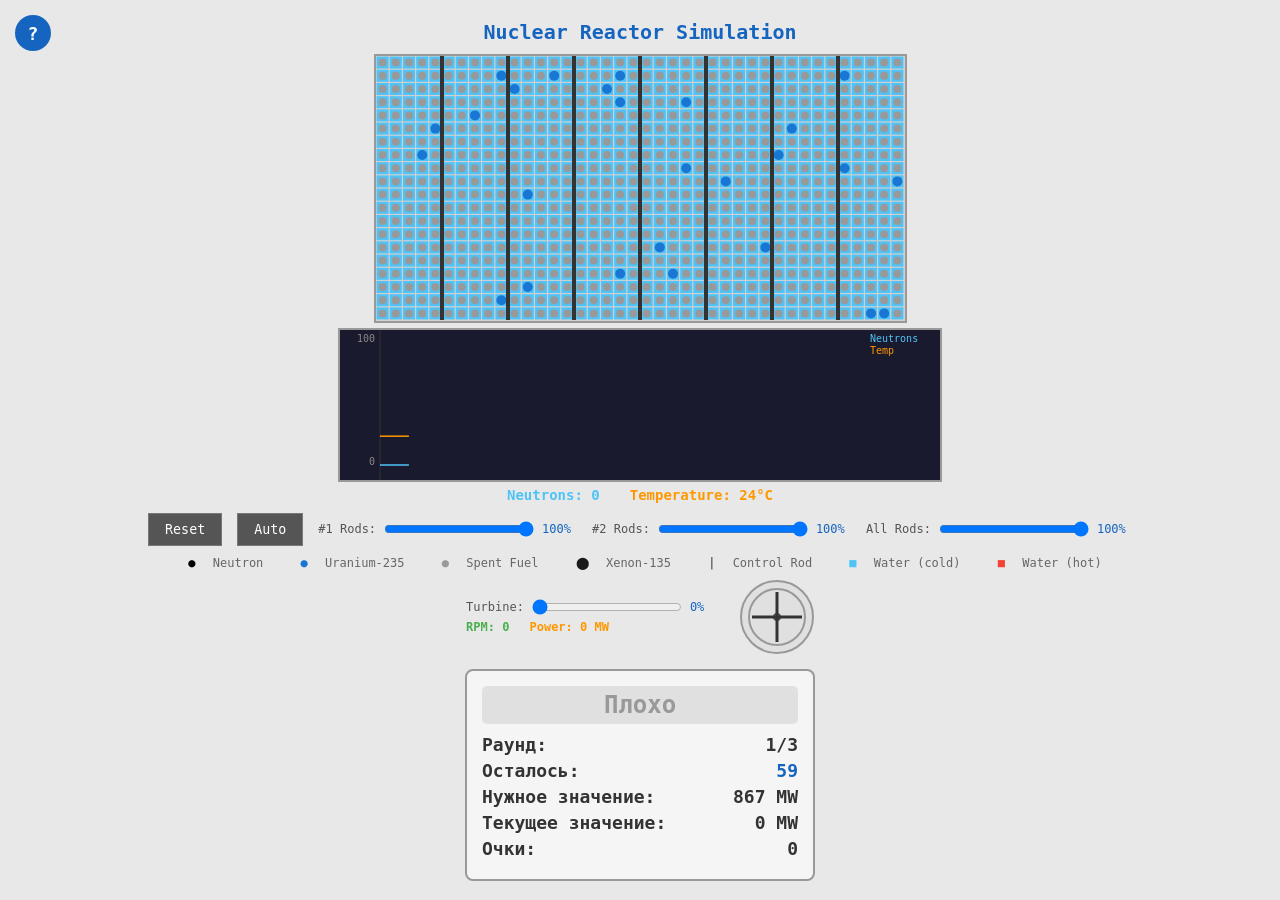
==== nuclear/index.html @ 17f9cf6a "final" ====
<!DOCTYPE html>
<html lang="ru">
<head>
  <meta charset="UTF-8">
  <meta name="viewport" content="width=device-width, initial-scale=1.0">
  <title>Nuclear Reactor Simulation</title>
  <link rel="stylesheet" href="style.css">
</head>
<body>
  <button id="helpToggle" class="help-toggle">?</button>
  <div id="helpPanel" class="help-panel hidden">
    <div class="help-header">
      <h3>Как играть</h3>
      <button id="helpClose" class="help-close">&times;</button>
    </div>
    <div class="help-content">
      <p><b>Цель:</b> Поддерживай мощность турбины вблизи нужного значения из регламента.</p>

      <p><b>Стержни:</b></p>
      <ul>
        <li><b>#1 Rods</b> — управляет чётными стержнями (2, 4, 6...)</li>
        <li><b>#2 Rods</b> — управляет нечётными стержнями (1, 3, 5...)</li>
        <li><b>All Rods</b> — управляет всеми стержнями</li>
        <li><b>Auto</b> — автоматическое управление по температуре</li>
      </ul>
      <p>Стержни поглощают нейтроны и замедляют деление урана.</p>

      <p><b>Турбина:</b></p>
      <ul>
        <li>Преобразует тепло реактора в электричество (МВт)</li>
        <li>Чем выше обороты — тем больше охлаждение</li>
        <li>Работает от 30°C, максимум при 100°C</li>
      </ul>

      <p><b>Ксенон-135:</b></p>
      <ul>
        <li>Появляется из отработанного топлива</li>
        <li>Поглощает нейтроны (тормозит реакцию)</li>
        <li>Распадается через 20 сек</li>
      </ul>

      <p><b>Опасность:</b></p>
      <ul>
        <li><span style="color:#FF9800">⚠️ 180°C</span> — предупреждение</li>
        <li><span style="color:#D32F2F">☢ 200°C</span> — авария! Стержни не работают</li>
      </ul>

      <p><b>Очки:</b></p>
      <ul>
        <li>3 раунда по 60 сек</li>
        <li>Идеально (&lt;5%): 20 очков/сек</li>
        <li>Хорошо (5-15%): 1-10 очков/сек</li>
        <li>Плохо (&gt;15%): 0 очков</li>
      </ul>
    </div>
  </div>
  <h1>Nuclear Reactor Simulation</h1>
  <div id="warning" class="warning hidden"></div>
  <canvas id="reactor"></canvas>
  <canvas id="graph" width="600" height="150"></canvas>
  <div class="stats">
    <span id="neutronCount">Neutrons: 0</span>
    <span id="avgTemp">Temperature: 0°C</span>
  </div>
  <div class="controls">
    <button id="reset">Reset</button>
    <button id="autoBtn">Auto</button>
    <div class="rod-control">
      <label>#1 Rods:</label>
      <input type="range" id="rodSliderEven" min="0" max="100" value="0">
      <span class="rod-value" id="rodValueEven">0%</span>
    </div>
    <div class="rod-control">
      <label>#2 Rods:</label>
      <input type="range" id="rodSliderOdd" min="0" max="100" value="100">
      <span class="rod-value" id="rodValueOdd">100%</span>
    </div>
    <div class="rod-control">
      <label>All Rods:</label>
      <input type="range" id="rodSliderAll" min="0" max="100" value="100">
      <span class="rod-value" id="rodValueAll">100%</span>
    </div>
  </div>
  <div class="legend">
    <span><span style="color:#000;">●</span> Neutron</span>
    <span><span style="color:#1976D2;">●</span> Uranium-235</span>
    <span><span style="color:#999;">●</span> Spent Fuel</span>
    <span><span style="color:#1a1a1a;">⬤</span> Xenon-135</span>
    <span><span style="color:#333;">|</span> Control Rod</span>
    <span><span style="color:#4FC3F7;">■</span> Water (cold)</span>
    <span><span style="color:#F44336;">■</span> Water (hot)</span>
  </div>
  <div class="turbine-section">
    <div class="turbine-controls">
      <div class="rod-control">
        <label>Turbine:</label>
        <input type="range" id="turbineSlider" min="0" max="100" value="0">
        <span class="rod-value" id="turbineValue">0%</span>
      </div>
      <div class="turbine-stats">
        <span id="turbineRPM">RPM: 0</span>
        <span id="turbinePower">Power: 0 MW</span>
      </div>
    </div>
    <canvas id="fanCanvas" width="70" height="70"></canvas>
  </div>
  <div id="scorePanel" class="score-panel">
    <div id="scoreStatus" class="score-status bad">Ожидание</div>
    <div class="score-row">
      <span class="score-label">Раунд:</span>
      <span id="roundDisplay" class="score-value">1/3</span>
    </div>
    <div class="score-row">
      <span class="score-label">Осталось:</span>
      <span id="roundTimerDisplay" class="score-value timer">60</span>
    </div>
    <div class="score-row">
      <span class="score-label">Нужное значение:</span>
      <span id="targetValue" class="score-value">800 MW</span>
    </div>
    <div class="score-row">
      <span class="score-label">Текущее значение:</span>
      <span id="currentPowerDisplay" class="score-value">0 MW</span>
    </div>
    <div class="score-row">
      <span class="score-label">Очки:</span>
      <span id="scoreDisplay" class="score-value">0</span>
    </div>
  </div>
  <div id="gameOverModal" class="modal hidden">
    <div class="modal-content">
      <h2>Игра окончена!</h2>
      <div class="final-score">Очки: <span id="finalScore">0</span></div>
      <div class="modal-buttons">
        <button id="btnContinue">Продолжить</button>
        <button id="btnFinish">Закончить</button>
      </div>
    </div>
  </div>
  <script src="config.js"></script>
  <script src="main.js"></script>
</body>
</html>
---- nuclear/style.css ----
* { margin: 0; padding: 0; box-sizing: border-box; }

body {
  background: #e8e8e8;
  display: flex;
  flex-direction: column;
  align-items: center;
  justify-content: center;
  min-height: 100vh;
  font-family: monospace;
  color: #333;
  position: relative;
}

.help-toggle {
  position: fixed;
  top: 15px;
  left: 15px;
  width: 36px;
  height: 36px;
  border-radius: 50%;
  background: #1565c0;
  color: white;
  border: none;
  font-size: 18px;
  font-weight: bold;
  cursor: pointer;
  z-index: 300;
  display: flex;
  align-items: center;
  justify-content: center;
}

.help-toggle:hover { background: #1976D2; }

.help-panel {
  position: fixed;
  top: 0;
  left: 0;
  width: 340px;
  height: 100vh;
  background: #f5f5f5;
  border-right: 2px solid #999;
  z-index: 250;
  overflow-y: auto;
  padding: 15px;
  font-size: 13px;
  line-height: 1.5;
}

.help-panel.hidden { display: none; }

.help-header {
  display: flex;
  justify-content: space-between;
  align-items: center;
  margin-bottom: 10px;
  border-bottom: 1px solid #ccc;
  padding-bottom: 8px;
}

.help-header h3 {
  color: #1565c0;
}

.help-close {
  background: none;
  border: none;
  font-size: 24px;
  cursor: pointer;
  color: #555;
  padding: 0 5px;
}

.help-close:hover { color: #000; }

.help-content p {
  margin-bottom: 8px;
}

.help-content ul {
  margin: 0 0 8px 15px;
}

.help-content li {
  margin-bottom: 3px;
}

h1 {
  margin-bottom: 10px;
  font-size: 20px;
  color: #1565c0;
}

canvas {
  border: 2px solid #999;
  background: #d0d0d0;
}

#graph {
  background: #1a1a2e;
  margin-top: 5px;
}

.stats {
  margin-top: 5px;
  display: flex;
  gap: 30px;
  font-size: 14px;
  font-weight: bold;
  color: #333;
}

#neutronCount {
  color: #4FC3F7;
}

#avgTemp {
  color: #FF9800;
}

.controls {
  margin-top: 10px;
  display: flex;
  gap: 15px;
  align-items: center;
}

button {
  padding: 8px 16px;
  background: #555;
  color: #fff;
  border: 1px solid #777;
  cursor: pointer;
  font-family: monospace;
}

button:hover { background: #777; }

button.active {
  background: #1565c0;
  color: #fff;
  border-color: #1565c0;
}

.rod-control {
  display: flex;
  align-items: center;
  gap: 8px;
}

.rod-control label {
  font-size: 12px;
  color: #555;
}

input[type="range"] {
  width: 150px;
  cursor: pointer;
}

.rod-value {
  font-size: 12px;
  color: #1565c0;
  min-width: 35px;
}

.legend {
  margin-top: 10px;
  font-size: 12px;
  color: #666;
}

.legend span {
  margin: 0 10px;
}

.turbine-section {
  margin-top: 10px;
  display: flex;
  align-items: center;
  gap: 15px;
}

.turbine-controls {
  display: flex;
  flex-direction: column;
  gap: 5px;
}

.turbine-stats {
  display: flex;
  gap: 20px;
  font-size: 12px;
  font-weight: bold;
}

#turbineRPM {
  color: #4CAF50;
}

#turbinePower {
  color: #FF9800;
}

#fanCanvas {
  border: 2px solid #999;
  border-radius: 50%;
  background: #e0e0e0;
}

.score-panel {
  margin-top: 15px;
  padding: 15px;
  border: 2px solid #999;
  border-radius: 8px;
  background: #f5f5f5;
  font-size: 18px;
  font-weight: bold;
  min-width: 350px;
}

.score-panel.hidden {
  display: none;
}

.score-status {
  font-size: 24px;
  text-align: center;
  margin-bottom: 10px;
  padding: 5px;
  border-radius: 5px;
}

.score-status.perfect {
  color: #4CAF50;
  animation: blinkGreen 0.5s infinite;
}

.score-status.good {
  color: #8BC34A;
  background: #F1F8E9;
}

.score-status.bad {
  color: #999;
  background: #E0E0E0;
}

.score-row {
  display: flex;
  justify-content: space-between;
  margin: 5px 0;
}

.timer {
  color: #1565c0;
}

@keyframes blinkGreen {
  0%, 100% { opacity: 1; background: #E8F5E9; }
  50% { opacity: 0.6; background: #C8E6C9; }
}

.modal {
  position: fixed;
  top: 0;
  left: 0;
  width: 100%;
  height: 100%;
  background: rgba(0, 0, 0, 0.7);
  display: flex;
  justify-content: center;
  align-items: center;
  z-index: 200;
}

.modal.hidden {
  display: none;
}

.modal-content {
  background: white;
  padding: 30px;
  border-radius: 10px;
  text-align: center;
  min-width: 300px;
}

.modal-content h2 {
  margin-bottom: 20px;
  color: #333;
}

.final-score {
  font-size: 36px;
  color: #FF9800;
  margin-bottom: 30px;
}

.modal-buttons {
  display: flex;
  gap: 15px;
  justify-content: center;
}

.modal-buttons button {
  padding: 12px 24px;
  font-size: 16px;
  cursor: pointer;
  border-radius: 5px;
}

.warning {
  font-size: 24px;
  font-weight: bold;
  margin-bottom: 10px;
  padding: 8px 20px;
  border-radius: 5px;
  position: fixed;
  top: 50px;
  left: 50%;
  transform: translateX(-50%);
  z-index: 100;
}

.warning.hidden {
  display: none;
}

.warning.danger {
  color: #FF9800;
  background: #FFF3E0;
  border: 2px solid #FF9800;
}

.warning.accident {
  color: #D32F2F;
  background: #FFEBEE;
  border: 2px solid #D32F2F;
  animation: blink 0.5s infinite;
}

@keyframes blink {
  0%, 100% { opacity: 1; }
  50% { opacity: 0.3; }
}
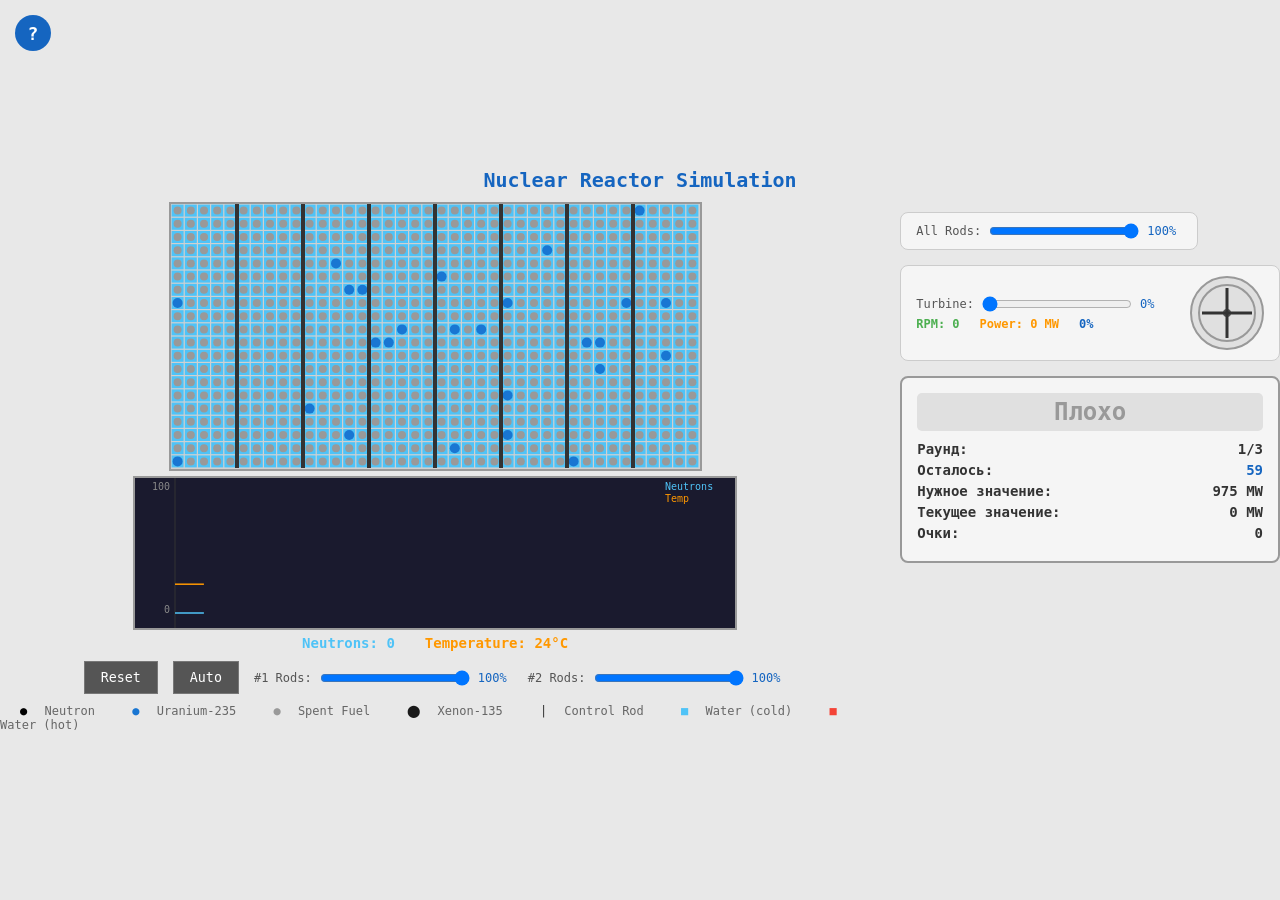
==== commit 9f49f2c3: "Обновлен" ====
--- a/nuclear/index.html
+++ b/nuclear/index.html
@@ -56,75 +56,82 @@
   </div>
   <h1>Nuclear Reactor Simulation</h1>
   <div id="warning" class="warning hidden"></div>
-  <canvas id="reactor"></canvas>
-  <canvas id="graph" width="600" height="150"></canvas>
-  <div class="stats">
-    <span id="neutronCount">Neutrons: 0</span>
-    <span id="avgTemp">Temperature: 0°C</span>
-  </div>
-  <div class="controls">
-    <button id="reset">Reset</button>
-    <button id="autoBtn">Auto</button>
-    <div class="rod-control">
-      <label>#1 Rods:</label>
-      <input type="range" id="rodSliderEven" min="0" max="100" value="0">
-      <span class="rod-value" id="rodValueEven">0%</span>
+  <div class="main-layout">
+    <div class="left-panel">
+      <canvas id="reactor"></canvas>
+      <canvas id="graph" width="600" height="150"></canvas>
+      <div class="stats">
+        <span id="neutronCount">Neutrons: 0</span>
+        <span id="avgTemp">Temperature: 0°C</span>
+      </div>
+      <div class="controls">
+        <button id="reset">Reset</button>
+        <button id="autoBtn">Auto</button>
+        <div class="rod-control">
+          <label>#1 Rods:</label>
+          <input type="range" id="rodSliderEven" min="0" max="100" value="0">
+          <span class="rod-value" id="rodValueEven">0%</span>
+        </div>
+        <div class="rod-control">
+          <label>#2 Rods:</label>
+          <input type="range" id="rodSliderOdd" min="0" max="100" value="100">
+          <span class="rod-value" id="rodValueOdd">100%</span>
+        </div>
+      </div>
+      <div class="legend">
+        <span><span style="color:#000;">●</span> Neutron</span>
+        <span><span style="color:#1976D2;">●</span> Uranium-235</span>
+        <span><span style="color:#999;">●</span> Spent Fuel</span>
+        <span><span style="color:#1a1a1a;">⬤</span> Xenon-135</span>
+        <span><span style="color:#333;">|</span> Control Rod</span>
+        <span><span style="color:#4FC3F7;">■</span> Water (cold)</span>
+        <span><span style="color:#F44336;">■</span> Water (hot)</span>
+      </div>
     </div>
-    <div class="rod-control">
-      <label>#2 Rods:</label>
-      <input type="range" id="rodSliderOdd" min="0" max="100" value="100">
-      <span class="rod-value" id="rodValueOdd">100%</span>
-    </div>
-    <div class="rod-control">
-      <label>All Rods:</label>
-      <input type="range" id="rodSliderAll" min="0" max="100" value="100">
-      <span class="rod-value" id="rodValueAll">100%</span>
-    </div>
-  </div>
-  <div class="legend">
-    <span><span style="color:#000;">●</span> Neutron</span>
-    <span><span style="color:#1976D2;">●</span> Uranium-235</span>
-    <span><span style="color:#999;">●</span> Spent Fuel</span>
-    <span><span style="color:#1a1a1a;">⬤</span> Xenon-135</span>
-    <span><span style="color:#333;">|</span> Control Rod</span>
-    <span><span style="color:#4FC3F7;">■</span> Water (cold)</span>
-    <span><span style="color:#F44336;">■</span> Water (hot)</span>
-  </div>
-  <div class="turbine-section">
-    <div class="turbine-controls">
-      <div class="rod-control">
-        <label>Turbine:</label>
-        <input type="range" id="turbineSlider" min="0" max="100" value="0">
-        <span class="rod-value" id="turbineValue">0%</span>
+    <div class="right-panel">
+      <div class="rod-control right-rod-control">
+        <label>All Rods:</label>
+        <input type="range" id="rodSliderAll" min="0" max="100" value="100">
+        <span class="rod-value" id="rodValueAll">100%</span>
       </div>
+      <div class="turbine-section">
+        <div class="turbine-controls">
+          <div class="rod-control">
+            <label>Turbine:</label>
+            <input type="range" id="turbineSlider" min="0" max="100" value="0">
+            <span class="rod-value" id="turbineValue">0%</span>
+          </div>
       <div class="turbine-stats">
         <span id="turbineRPM">RPM: 0</span>
         <span id="turbinePower">Power: 0 MW</span>
+        <span id="turbinePercent">0%</span>
       </div>
-    </div>
-    <canvas id="fanCanvas" width="70" height="70"></canvas>
-  </div>
-  <div id="scorePanel" class="score-panel">
-    <div id="scoreStatus" class="score-status bad">Ожидание</div>
-    <div class="score-row">
-      <span class="score-label">Раунд:</span>
-      <span id="roundDisplay" class="score-value">1/3</span>
-    </div>
-    <div class="score-row">
-      <span class="score-label">Осталось:</span>
-      <span id="roundTimerDisplay" class="score-value timer">60</span>
-    </div>
-    <div class="score-row">
-      <span class="score-label">Нужное значение:</span>
-      <span id="targetValue" class="score-value">800 MW</span>
-    </div>
-    <div class="score-row">
-      <span class="score-label">Текущее значение:</span>
-      <span id="currentPowerDisplay" class="score-value">0 MW</span>
-    </div>
-    <div class="score-row">
-      <span class="score-label">Очки:</span>
-      <span id="scoreDisplay" class="score-value">0</span>
+        </div>
+        <canvas id="fanCanvas" width="70" height="70"></canvas>
+      </div>
+      <div id="scorePanel" class="score-panel">
+        <div id="scoreStatus" class="score-status bad">Ожидание</div>
+        <div class="score-row">
+          <span class="score-label">Раунд:</span>
+          <span id="roundDisplay" class="score-value">1/3</span>
+        </div>
+        <div class="score-row">
+          <span class="score-label">Осталось:</span>
+          <span id="roundTimerDisplay" class="score-value timer">60</span>
+        </div>
+        <div class="score-row">
+          <span class="score-label">Нужное значение:</span>
+          <span id="targetValue" class="score-value">800 MW</span>
+        </div>
+        <div class="score-row">
+          <span class="score-label">Текущее значение:</span>
+          <span id="currentPowerDisplay" class="score-value">0 MW</span>
+        </div>
+        <div class="score-row">
+          <span class="score-label">Очки:</span>
+          <span id="scoreDisplay" class="score-value">0</span>
+        </div>
+      </div>
     </div>
   </div>
   <div id="gameOverModal" class="modal hidden">
--- a/nuclear/style.css
+++ b/nuclear/style.css
@@ -119,6 +119,26 @@
   color: #FF9800;
 }
 
+.main-layout {
+  display: flex;
+  gap: 30px;
+  align-items: flex-start;
+}
+
+.left-panel {
+  display: flex;
+  flex-direction: column;
+  align-items: center;
+}
+
+.right-panel {
+  display: flex;
+  flex-direction: column;
+  align-items: flex-start;
+  gap: 15px;
+  margin-top: 10px;
+}
+
 .controls {
   margin-top: 10px;
   display: flex;
@@ -149,6 +169,13 @@
   gap: 8px;
 }
 
+.right-rod-control {
+  background: #f5f5f5;
+  padding: 10px 15px;
+  border-radius: 8px;
+  border: 1px solid #ccc;
+}
+
 .rod-control label {
   font-size: 12px;
   color: #555;
@@ -176,10 +203,13 @@
 }
 
 .turbine-section {
-  margin-top: 10px;
   display: flex;
   align-items: center;
   gap: 15px;
+  background: #f5f5f5;
+  padding: 10px 15px;
+  border-radius: 8px;
+  border: 1px solid #ccc;
 }
 
 .turbine-controls {
@@ -201,6 +231,11 @@
 
 #turbinePower {
   color: #FF9800;
+}
+
+#turbinePercent {
+  color: #1565c0;
+  font-weight: bold;
 }
 
 #fanCanvas {
@@ -210,14 +245,14 @@
 }
 
 .score-panel {
-  margin-top: 15px;
   padding: 15px;
   border: 2px solid #999;
   border-radius: 8px;
   background: #f5f5f5;
-  font-size: 18px;
-  font-weight: bold;
-  min-width: 350px;
+  font-size: 14px;
+  font-weight: bold;
+  min-width: 280px;
+  width: 100%;
 }
 
 .score-panel.hidden {
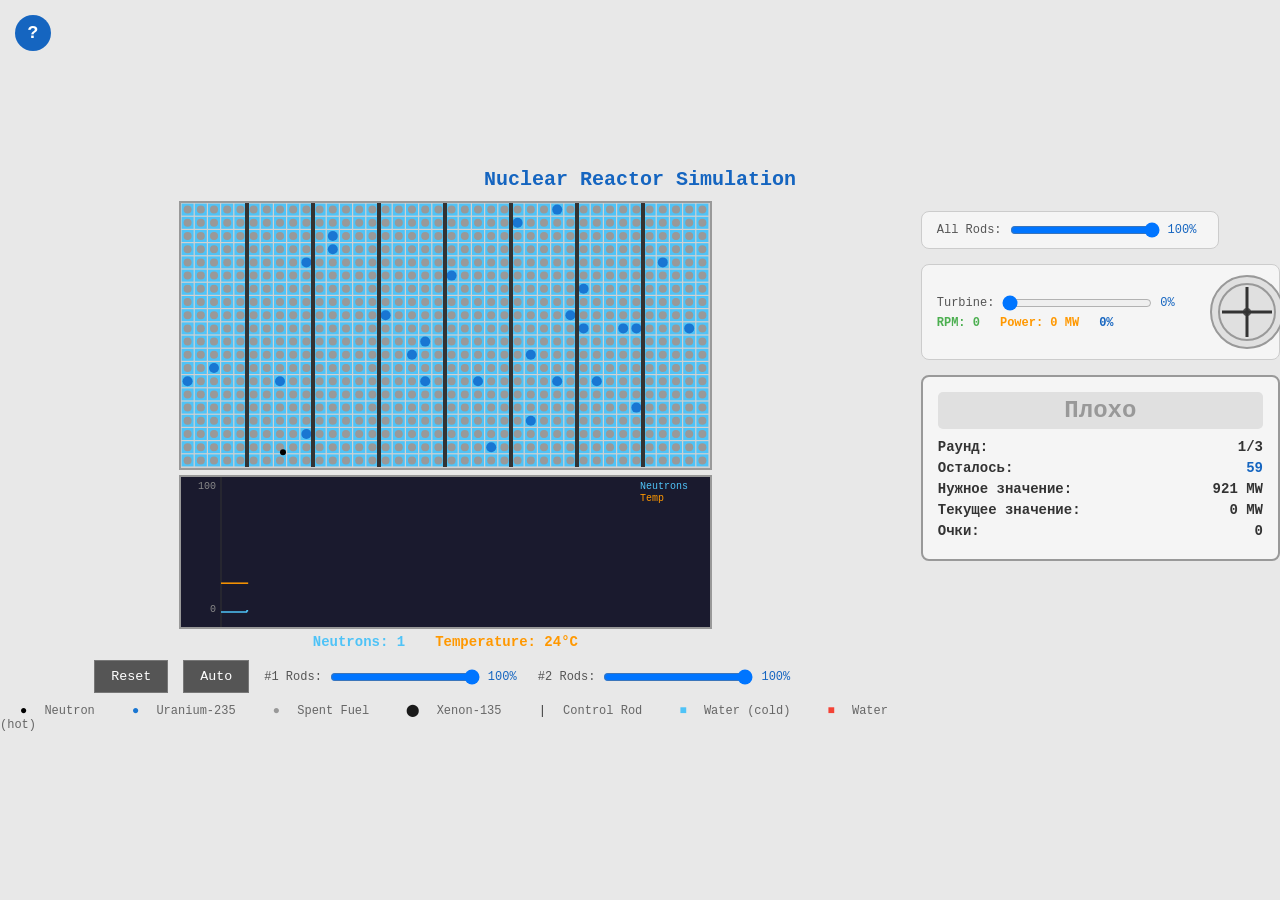
==== commit 9d73341f: "исправлен макет" ====
--- a/nuclear/index.html
+++ b/nuclear/index.html
@@ -59,7 +59,7 @@
   <div class="main-layout">
     <div class="left-panel">
       <canvas id="reactor"></canvas>
-      <canvas id="graph" width="600" height="150"></canvas>
+      <canvas id="graph"></canvas>
       <div class="stats">
         <span id="neutronCount">Neutrons: 0</span>
         <span id="avgTemp">Temperature: 0°C</span>
--- a/nuclear/style.css
+++ b/nuclear/style.css
@@ -95,6 +95,8 @@
 canvas {
   border: 2px solid #999;
   background: #d0d0d0;
+  display: block;
+  max-width: 100%;
 }
 
 #graph {
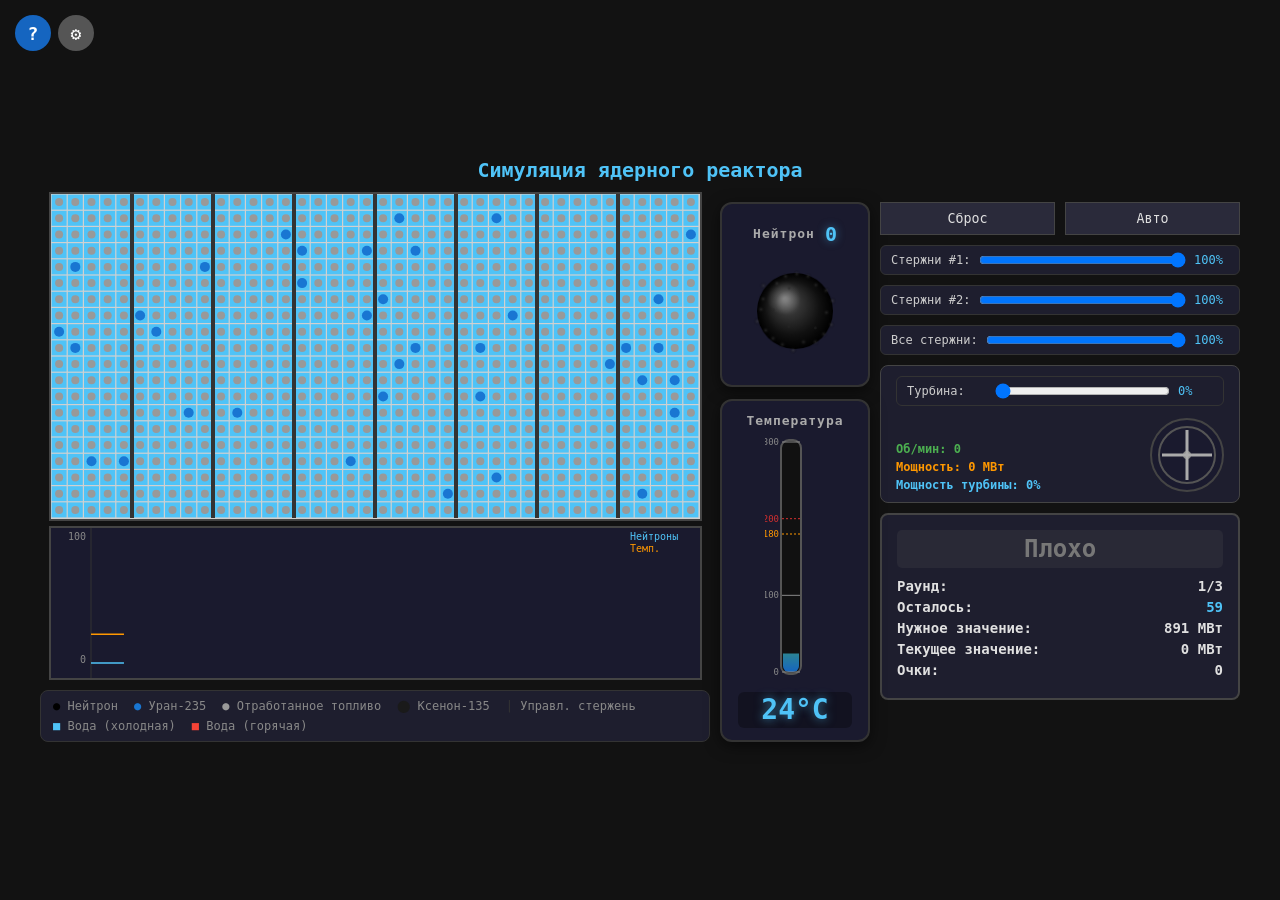
==== commit e59213a4: "обновлен внешний вид" ====
--- a/nuclear/index.html
+++ b/nuclear/index.html
@@ -3,11 +3,25 @@
 <head>
   <meta charset="UTF-8">
   <meta name="viewport" content="width=device-width, initial-scale=1.0">
-  <title>Nuclear Reactor Simulation</title>
+  <title>Симуляция ядерного реактора</title>
   <link rel="stylesheet" href="style.css">
 </head>
 <body>
   <button id="helpToggle" class="help-toggle">?</button>
+  <button id="settingsToggle" class="settings-toggle">&#9881;</button>
+  <div id="settingsPanel" class="settings-panel hidden">
+    <div class="settings-header">
+      <h3>Настройки</h3>
+      <button id="settingsClose" class="help-close">&times;</button>
+    </div>
+    <div class="settings-content">
+      <div class="setting-row">
+        <label>Левая колонка:</label>
+        <input type="range" id="leftColSlider" min="20" max="70" value="50">
+        <span id="leftColValue">50%</span>
+      </div>
+    </div>
+  </div>
   <div id="helpPanel" class="help-panel hidden">
     <div class="help-header">
       <h3>Как играть</h3>
@@ -18,10 +32,10 @@
 
       <p><b>Стержни:</b></p>
       <ul>
-        <li><b>#1 Rods</b> — управляет чётными стержнями (2, 4, 6...)</li>
-        <li><b>#2 Rods</b> — управляет нечётными стержнями (1, 3, 5...)</li>
-        <li><b>All Rods</b> — управляет всеми стержнями</li>
-        <li><b>Auto</b> — автоматическое управление по температуре</li>
+        <li><b>Стержни #1</b> — управляет чётными стержнями (2, 4, 6...)</li>
+        <li><b>Стержни #2</b> — управляет нечётными стержнями (1, 3, 5...)</li>
+        <li><b>Все стержни</b> — управляет всеми стержнями</li>
+        <li><b>Авто</b> — автоматическое управление по температуре</li>
       </ul>
       <p>Стержни поглощают нейтроны и замедляют деление урана.</p>
 
@@ -54,60 +68,75 @@
       </ul>
     </div>
   </div>
-  <h1>Nuclear Reactor Simulation</h1>
+  <h1>Симуляция ядерного реактора</h1>
   <div id="warning" class="warning hidden"></div>
   <div class="main-layout">
     <div class="left-panel">
       <canvas id="reactor"></canvas>
       <canvas id="graph"></canvas>
-      <div class="stats">
-        <span id="neutronCount">Neutrons: 0</span>
-        <span id="avgTemp">Temperature: 0°C</span>
+      <div class="legend">
+        <span><span style="color:#000;">●</span> Нейтрон</span>
+        <span><span style="color:#1976D2;">●</span> Уран-235</span>
+        <span><span style="color:#999;">●</span> Отработанное топливо</span>
+        <span><span style="color:#1a1a1a;">⬤</span> Ксенон-135</span>
+        <span><span style="color:#333;">|</span> Управл. стержень</span>
+        <span><span style="color:#4FC3F7;">■</span> Вода (холодная)</span>
+        <span><span style="color:#F44336;">■</span> Вода (горячая)</span>
       </div>
-      <div class="controls">
-        <button id="reset">Reset</button>
-        <button id="autoBtn">Auto</button>
-        <div class="rod-control">
-          <label>#1 Rods:</label>
-          <input type="range" id="rodSliderEven" min="0" max="100" value="0">
-          <span class="rod-value" id="rodValueEven">0%</span>
+    </div>
+    <div class="center-panel">
+      <div class="neutron-card">
+        <div class="neutron-card-header">
+          <span class="neutron-label">Нейтрон</span>
+          <span id="neutronCount" class="neutron-value">0</span>
         </div>
-        <div class="rod-control">
-          <label>#2 Rods:</label>
-          <input type="range" id="rodSliderOdd" min="0" max="100" value="100">
-          <span class="rod-value" id="rodValueOdd">100%</span>
+        <canvas id="neutronSphere" width="120" height="120"></canvas>
+      </div>
+      <div class="temp-card">
+        <div class="temp-card-header">Температура</div>
+        <div class="thermometer-container">
+          <canvas id="tempGauge" width="60"></canvas>
         </div>
-      </div>
-      <div class="legend">
-        <span><span style="color:#000;">●</span> Neutron</span>
-        <span><span style="color:#1976D2;">●</span> Uranium-235</span>
-        <span><span style="color:#999;">●</span> Spent Fuel</span>
-        <span><span style="color:#1a1a1a;">⬤</span> Xenon-135</span>
-        <span><span style="color:#333;">|</span> Control Rod</span>
-        <span><span style="color:#4FC3F7;">■</span> Water (cold)</span>
-        <span><span style="color:#F44336;">■</span> Water (hot)</span>
+        <span id="avgTemp" class="temp-value">24°C</span>
+        <div id="tempWarning" class="temp-warning-row hidden">
+          <span id="tempWarningLabel" class="temp-warning-label"></span>
+        </div>
       </div>
     </div>
     <div class="right-panel">
-      <div class="rod-control right-rod-control">
-        <label>All Rods:</label>
+      <div class="controls-row">
+        <button id="reset">Сброс</button>
+        <button id="autoBtn">Авто</button>
+      </div>
+      <div class="rod-control">
+        <label>Стержни #1:</label>
+        <input type="range" id="rodSliderEven" min="0" max="100" value="0">
+        <span class="rod-value" id="rodValueEven">0%</span>
+      </div>
+      <div class="rod-control">
+        <label>Стержни #2:</label>
+        <input type="range" id="rodSliderOdd" min="0" max="100" value="100">
+        <span class="rod-value" id="rodValueOdd">100%</span>
+      </div>
+      <div class="rod-control">
+        <label>Все стержни:</label>
         <input type="range" id="rodSliderAll" min="0" max="100" value="100">
         <span class="rod-value" id="rodValueAll">100%</span>
       </div>
       <div class="turbine-section">
-        <div class="turbine-controls">
-          <div class="rod-control">
-            <label>Turbine:</label>
-            <input type="range" id="turbineSlider" min="0" max="100" value="0">
-            <span class="rod-value" id="turbineValue">0%</span>
+        <div class="rod-control">
+          <label>Турбина:</label>
+          <input type="range" id="turbineSlider" min="0" max="100" value="0">
+          <span class="rod-value" id="turbineValue">0%</span>
+        </div>
+        <div class="turbine-bottom">
+          <div class="turbine-stats">
+            <span id="turbineRPM">Об/мин: 0</span>
+            <span id="turbinePower">Мощность: 0 МВт</span>
+            <span id="turbinePercent">Мощность турбины: 0%</span>
           </div>
-      <div class="turbine-stats">
-        <span id="turbineRPM">RPM: 0</span>
-        <span id="turbinePower">Power: 0 MW</span>
-        <span id="turbinePercent">0%</span>
-      </div>
+          <canvas id="fanCanvas" width="70" height="70"></canvas>
         </div>
-        <canvas id="fanCanvas" width="70" height="70"></canvas>
       </div>
       <div id="scorePanel" class="score-panel">
         <div id="scoreStatus" class="score-status bad">Ожидание</div>
@@ -121,7 +150,7 @@
         </div>
         <div class="score-row">
           <span class="score-label">Нужное значение:</span>
-          <span id="targetValue" class="score-value">800 MW</span>
+          <span id="targetValue" class="score-value">800 МВт</span>
         </div>
         <div class="score-row">
           <span class="score-label">Текущее значение:</span>
@@ -130,6 +159,16 @@
         <div class="score-row">
           <span class="score-label">Очки:</span>
           <span id="scoreDisplay" class="score-value">0</span>
+        </div>
+        <div class="mobile-stats">
+          <div class="score-row">
+            <span class="score-label">Нейтроны:</span>
+            <span id="mobileNeutrons" class="score-value">0</span>
+          </div>
+          <div class="score-row">
+            <span class="score-label">Температура:</span>
+            <span id="mobileTemp" class="score-value">24°C</span>
+          </div>
         </div>
       </div>
     </div>
--- a/nuclear/style.css
+++ b/nuclear/style.css
@@ -1,15 +1,16 @@
 * { margin: 0; padding: 0; box-sizing: border-box; }
 
 body {
-  background: #e8e8e8;
+  background: #121212;
   display: flex;
   flex-direction: column;
   align-items: center;
   justify-content: center;
   min-height: 100vh;
   font-family: monospace;
-  color: #333;
+  color: #e0e0e0;
   position: relative;
+  padding: 10px;
 }
 
 .help-toggle {
@@ -33,14 +34,86 @@
 
 .help-toggle:hover { background: #1976D2; }
 
+.settings-toggle {
+  position: fixed;
+  top: 15px;
+  left: 58px;
+  width: 36px;
+  height: 36px;
+  border-radius: 50%;
+  background: #555;
+  color: white;
+  border: none;
+  font-size: 18px;
+  cursor: pointer;
+  z-index: 300;
+  display: flex;
+  align-items: center;
+  justify-content: center;
+}
+
+.settings-toggle:hover { background: #777; }
+
+.settings-panel {
+  position: fixed;
+  top: 0;
+  left: 0;
+  width: 280px;
+  height: 100vh;
+  background: #1e1e2e;
+  border-right: 2px solid #444;
+  z-index: 250;
+  overflow-y: auto;
+  padding: 15px;
+  font-size: 13px;
+  line-height: 1.5;
+}
+
+.settings-panel.hidden { display: none; }
+
+.settings-header {
+  display: flex;
+  justify-content: space-between;
+  align-items: center;
+  margin-bottom: 15px;
+  border-bottom: 1px solid #444;
+  padding-bottom: 8px;
+}
+
+.settings-header h3 {
+  color: #4FC3F7;
+}
+
+.settings-content {
+  display: flex;
+  flex-direction: column;
+  gap: 15px;
+}
+
+.setting-row {
+  display: flex;
+  flex-direction: column;
+  gap: 6px;
+}
+
+.setting-row label {
+  color: #ccc;
+  font-size: 12px;
+}
+
+.setting-row span {
+  color: #4FC3F7;
+  font-weight: bold;
+}
+
 .help-panel {
   position: fixed;
   top: 0;
   left: 0;
   width: 340px;
   height: 100vh;
-  background: #f5f5f5;
-  border-right: 2px solid #999;
+  background: #1e1e2e;
+  border-right: 2px solid #333;
   z-index: 250;
   overflow-y: auto;
   padding: 15px;
@@ -55,12 +128,12 @@
   justify-content: space-between;
   align-items: center;
   margin-bottom: 10px;
-  border-bottom: 1px solid #ccc;
+  border-bottom: 1px solid #444;
   padding-bottom: 8px;
 }
 
 .help-header h3 {
-  color: #1565c0;
+  color: #4FC3F7;
 }
 
 .help-close {
@@ -68,11 +141,11 @@
   border: none;
   font-size: 24px;
   cursor: pointer;
-  color: #555;
+  color: #aaa;
   padding: 0 5px;
 }
 
-.help-close:hover { color: #000; }
+.help-close:hover { color: #fff; }
 
 .help-content p {
   margin-bottom: 8px;
@@ -89,75 +162,250 @@
 h1 {
   margin-bottom: 10px;
   font-size: 20px;
-  color: #1565c0;
+  color: #4FC3F7;
 }
 
 canvas {
-  border: 2px solid #999;
+  border: 2px solid #444;
   background: #d0d0d0;
   display: block;
   max-width: 100%;
 }
 
-#graph {
-  background: #1a1a2e;
-  margin-top: 5px;
-}
-
 .stats {
   margin-top: 5px;
   display: flex;
   gap: 30px;
   font-size: 14px;
   font-weight: bold;
-  color: #333;
-}
-
-#neutronCount {
-  color: #4FC3F7;
-}
-
-#avgTemp {
+  color: #ccc;
+}
+
+.neutron-card-header {
+  display: flex;
+  align-items: center;
+  gap: 10px;
+}
+
+.neutron-label {
+  color: #aaa;
+  font-size: 13px;
+  font-family: monospace;
+  font-weight: bold;
+  letter-spacing: 1px;
+}
+
+.neutron-value {
+  color: #4FC3F7;
+  font-size: 20px;
+  font-family: monospace;
+  font-weight: bold;
+  text-shadow: 0 0 8px rgba(79,195,247,0.5);
+}
+
+.temp-card-header {
+  color: #aaa;
+  font-size: 13px;
+  font-family: monospace;
+  font-weight: bold;
+  letter-spacing: 1px;
+}
+
+.thermometer-container {
+  display: flex;
+  align-items: center;
+  justify-content: center;
+  flex: 1 1 auto;
+}
+
+.temp-value {
+  font-size: 28px;
+  font-family: monospace;
+  font-weight: bold;
+  color: #4FC3F7;
+  text-shadow: 0 0 10px rgba(79,195,247,0.6);
+  text-align: center;
+  margin-top: 6px;
+  line-height: 1;
+  background: rgba(0,0,0,0.3);
+  padding: 4px 10px;
+  border-radius: 6px;
+  width: 100%;
+  display: block;
+}
+
+.temp-value.warning {
+  color: #FFD54F !important;
+  text-shadow: 0 0 12px rgba(255,213,79,0.7) !important;
+  background: rgba(255,152,0,0.1) !important;
+}
+
+.temp-value.danger {
+  color: #FF5252 !important;
+  text-shadow: 0 0 14px rgba(255,82,82,0.8) !important;
+  background: rgba(255,82,82,0.1) !important;
+}
+
+.temp-warning-label {
+  font-size: 10px;
+  font-family: monospace;
+  font-weight: bold;
+  padding: 2px 6px;
+  border-radius: 4px;
+  text-align: center;
+  letter-spacing: 1px;
+}
+
+.temp-warning-label.warning-state {
   color: #FF9800;
+  background: rgba(255,152,0,0.12);
+  border: 1px solid rgba(255,152,0,0.4);
+}
+
+.temp-warning-label.danger-state {
+  color: #FF5252;
+  background: rgba(255,82,82,0.12);
+  border: 1px solid rgba(255,82,82,0.4);
+}
+
+.temp-warning-label.hidden {
+  display: none;
+}
+
+.temp-warning-row {
+  display: flex;
+  align-items: center;
+  justify-content: center;
+}
+
+.temp-warning-row.hidden {
+  display: none;
+}
+
+@keyframes tempPulse {
+  0%, 100% { opacity: 1; }
+  50% { opacity: 0.5; }
 }
 
 .main-layout {
   display: flex;
-  gap: 30px;
-  align-items: flex-start;
+  gap: 20px;
+  align-items: stretch;
+  width: 100%;
+  max-width: 1200px;
 }
 
 .left-panel {
   display: flex;
   flex-direction: column;
   align-items: center;
+  flex: 0 0 60%;
+}
+
+.center-panel {
+  display: flex;
+  flex-direction: column;
+  align-items: center;
+  gap: 12px;
+  margin-top: 10px;
+  flex: 0 0 10%;
+  min-width: 130px;
 }
 
 .right-panel {
   display: flex;
   flex-direction: column;
-  align-items: flex-start;
-  gap: 15px;
+  align-items: stretch;
+  gap: 10px;
   margin-top: 10px;
-}
-
-.controls {
-  margin-top: 10px;
-  display: flex;
-  gap: 15px;
-  align-items: center;
+  flex: 0 0 30%;
+  align-self: flex-start;
+}
+
+.left-panel {
+  display: flex;
+  flex-direction: column;
+  align-items: center;
+  flex: 1;
+}
+
+#reactor {
+  flex: 0 0 auto;
+}
+
+#graph {
+  background: #0d1117;
+  margin-top: 5px;
+  flex: 0 0 auto;
+}
+
+#neutronSphere {
+  flex: 0 0 auto;
+  border-radius: 50%;
+  background: transparent;
+  border: none;
+}
+
+.neutron-card {
+  background: #1a1a2e;
+  border: 2px solid #333;
+  border-radius: 12px;
+  padding: 12px 16px;
+  display: flex;
+  flex-direction: column;
+  align-items: center;
+  gap: 8px;
+  box-shadow: 0 4px 15px rgba(0,0,0,0.5);
+  width: 150px;
+  flex: 1;
+  justify-content: center;
+  min-height: 100px;
+}
+
+.temp-card {
+  background: #1a1a2e;
+  border: 2px solid #333;
+  border-radius: 12px;
+  padding: 12px 16px;
+  display: flex;
+  flex-direction: column;
+  align-items: center;
+  gap: 6px;
+  box-shadow: 0 4px 15px rgba(0,0,0,0.5);
+  width: 150px;
+  flex: 2;
+  position: relative;
+  z-index: 101;
+  min-height: 140px;
+}
+
+#tempGauge {
+  border: none;
+  background: transparent;
+  width: 60px;
+  height: 100%;
+}
+
+.controls-row {
+  display: flex;
+  gap: 10px;
+  justify-content: center;
+}
+
+.controls-row button {
+  flex: 1;
 }
 
 button {
   padding: 8px 16px;
-  background: #555;
-  color: #fff;
-  border: 1px solid #777;
+  background: #2a2a3a;
+  color: #e0e0e0;
+  border: 1px solid #444;
   cursor: pointer;
   font-family: monospace;
 }
 
-button:hover { background: #777; }
+button:hover { background: #3a3a4a; }
 
 button.active {
   background: #1565c0;
@@ -169,62 +417,85 @@
   display: flex;
   align-items: center;
   gap: 8px;
-}
-
-.right-rod-control {
-  background: #f5f5f5;
-  padding: 10px 15px;
-  border-radius: 8px;
-  border: 1px solid #ccc;
+  background: #1e1e2e;
+  padding: 6px 10px;
+  border-radius: 6px;
+  border: 1px solid #333;
 }
 
 .rod-control label {
   font-size: 12px;
-  color: #555;
+  color: #ccc;
+  min-width: 80px;
 }
 
 input[type="range"] {
-  width: 150px;
+  flex: 1;
   cursor: pointer;
+  min-width: 0;
 }
 
 .rod-value {
   font-size: 12px;
-  color: #1565c0;
+  color: #4FC3F7;
   min-width: 35px;
 }
 
 .legend {
   margin-top: 10px;
   font-size: 12px;
-  color: #666;
+  color: #888;
+  background: #1e1e2e;
+  border: 1px solid #333;
+  border-radius: 8px;
+  padding: 8px 12px;
+  display: flex;
+  flex-wrap: wrap;
+  gap: 6px 16px;
 }
 
 .legend span {
-  margin: 0 10px;
+  white-space: nowrap;
 }
 
 .turbine-section {
   display: flex;
-  align-items: center;
-  gap: 15px;
-  background: #f5f5f5;
+  flex-direction: column;
+  gap: 8px;
+  background: #1e1e2e;
   padding: 10px 15px;
   border-radius: 8px;
-  border: 1px solid #ccc;
-}
-
-.turbine-controls {
-  display: flex;
-  flex-direction: column;
-  gap: 5px;
+  border: 1px solid #444;
 }
 
 .turbine-stats {
   display: flex;
-  gap: 20px;
+  flex-direction: column;
+  gap: 4px;
   font-size: 12px;
   font-weight: bold;
+}
+
+.turbine-bottom {
+  display: flex;
+  align-items: flex-end;
+  justify-content: space-between;
+  margin-top: 4px;
+}
+
+.turbine-stats {
+  display: flex;
+  flex-direction: column;
+  gap: 4px;
+  font-size: 12px;
+  font-weight: bold;
+}
+
+#fanCanvas {
+  border: 2px solid #444;
+  border-radius: 50%;
+  background: #1a1a2e;
+  flex-shrink: 0;
 }
 
 #turbineRPM {
@@ -236,21 +507,15 @@
 }
 
 #turbinePercent {
-  color: #1565c0;
-  font-weight: bold;
-}
-
-#fanCanvas {
-  border: 2px solid #999;
-  border-radius: 50%;
-  background: #e0e0e0;
+  color: #4FC3F7;
+  font-weight: bold;
 }
 
 .score-panel {
   padding: 15px;
-  border: 2px solid #999;
+  border: 2px solid #444;
   border-radius: 8px;
-  background: #f5f5f5;
+  background: #1e1e2e;
   font-size: 14px;
   font-weight: bold;
   min-width: 280px;
@@ -276,12 +541,12 @@
 
 .score-status.good {
   color: #8BC34A;
-  background: #F1F8E9;
+  background: rgba(139,195,74,0.1);
 }
 
 .score-status.bad {
-  color: #999;
-  background: #E0E0E0;
+  color: #777;
+  background: rgba(100,100,100,0.15);
 }
 
 .score-row {
@@ -291,12 +556,12 @@
 }
 
 .timer {
-  color: #1565c0;
+  color: #4FC3F7;
 }
 
 @keyframes blinkGreen {
-  0%, 100% { opacity: 1; background: #E8F5E9; }
-  50% { opacity: 0.6; background: #C8E6C9; }
+  0%, 100% { opacity: 1; background: rgba(76,175,80,0.15); }
+  50% { opacity: 0.6; background: rgba(76,175,80,0.25); }
 }
 
 .modal {
@@ -305,7 +570,7 @@
   left: 0;
   width: 100%;
   height: 100%;
-  background: rgba(0, 0, 0, 0.7);
+  background: rgba(0, 0, 0, 0.8);
   display: flex;
   justify-content: center;
   align-items: center;
@@ -317,16 +582,17 @@
 }
 
 .modal-content {
-  background: white;
+  background: #1e1e2e;
   padding: 30px;
   border-radius: 10px;
   text-align: center;
   min-width: 300px;
+  border: 1px solid #444;
 }
 
 .modal-content h2 {
   margin-bottom: 20px;
-  color: #333;
+  color: #e0e0e0;
 }
 
 .final-score {
@@ -349,13 +615,13 @@
 }
 
 .warning {
-  font-size: 24px;
+  font-size: 20px;
   font-weight: bold;
   margin-bottom: 10px;
-  padding: 8px 20px;
+  padding: 6px 16px;
   border-radius: 5px;
   position: fixed;
-  top: 50px;
+  top: 10px;
   left: 50%;
   transform: translateX(-50%);
   z-index: 100;
@@ -367,13 +633,13 @@
 
 .warning.danger {
   color: #FF9800;
-  background: #FFF3E0;
+  background: rgba(255,152,0,0.15);
   border: 2px solid #FF9800;
 }
 
 .warning.accident {
   color: #D32F2F;
-  background: #FFEBEE;
+  background: rgba(211,47,47,0.15);
   border: 2px solid #D32F2F;
   animation: blink 0.5s infinite;
 }
@@ -381,4 +647,40 @@
 @keyframes blink {
   0%, 100% { opacity: 1; }
   50% { opacity: 0.3; }
-}+}
+
+.mobile-stats {
+  display: none;
+}
+
+@media (max-width: 768px) {
+  .main-layout {
+    flex-direction: column;
+    align-items: center;
+  }
+
+  .left-panel,
+  .center-panel,
+  .right-panel {
+    flex: 0 0 auto;
+    width: 100%;
+    max-width: 100%;
+  }
+
+  .center-panel {
+    display: none;
+  }
+
+  .right-panel {
+    align-self: stretch;
+  }
+
+  .mobile-stats {
+    display: flex;
+    flex-direction: column;
+    gap: 4px;
+    margin-top: 8px;
+    padding-top: 8px;
+    border-top: 1px solid #444;
+  }
+}
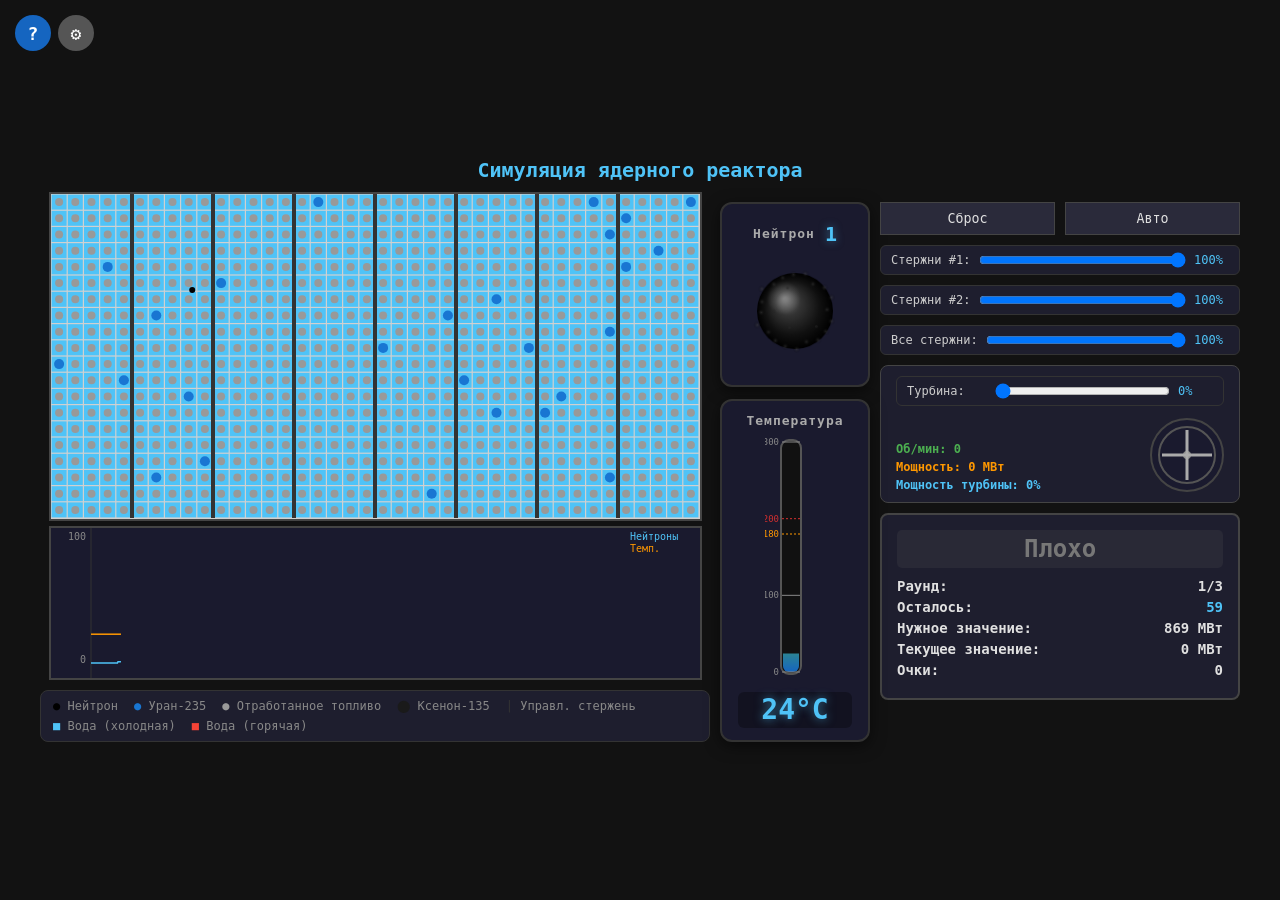
==== commit a6ca2e85: "исправлено отображение на телефоне" ====
--- a/nuclear/index.html
+++ b/nuclear/index.html
@@ -134,6 +134,8 @@
             <span id="turbineRPM">Об/мин: 0</span>
             <span id="turbinePower">Мощность: 0 МВт</span>
             <span id="turbinePercent">Мощность турбины: 0%</span>
+            <span id="mobileNeutrons" class="mobile-only">Нейтроны: 0</span>
+            <span id="mobileTemp" class="mobile-only">Температура: 24°C</span>
           </div>
           <canvas id="fanCanvas" width="70" height="70"></canvas>
         </div>
@@ -160,16 +162,7 @@
           <span class="score-label">Очки:</span>
           <span id="scoreDisplay" class="score-value">0</span>
         </div>
-        <div class="mobile-stats">
-          <div class="score-row">
-            <span class="score-label">Нейтроны:</span>
-            <span id="mobileNeutrons" class="score-value">0</span>
-          </div>
-          <div class="score-row">
-            <span class="score-label">Температура:</span>
-            <span id="mobileTemp" class="score-value">24°C</span>
-          </div>
-        </div>
+
       </div>
     </div>
   </div>
--- a/nuclear/style.css
+++ b/nuclear/style.css
@@ -653,6 +653,18 @@
   display: none;
 }
 
+.mobile-only {
+  display: none;
+}
+
+#mobileNeutrons {
+  color: #4FC3F7;
+}
+
+#mobileTemp {
+  color: #FF9800;
+}
+
 @media (max-width: 768px) {
   .main-layout {
     flex-direction: column;
@@ -683,4 +695,8 @@
     padding-top: 8px;
     border-top: 1px solid #444;
   }
-}
+
+  .mobile-only {
+    display: inline;
+  }
+}
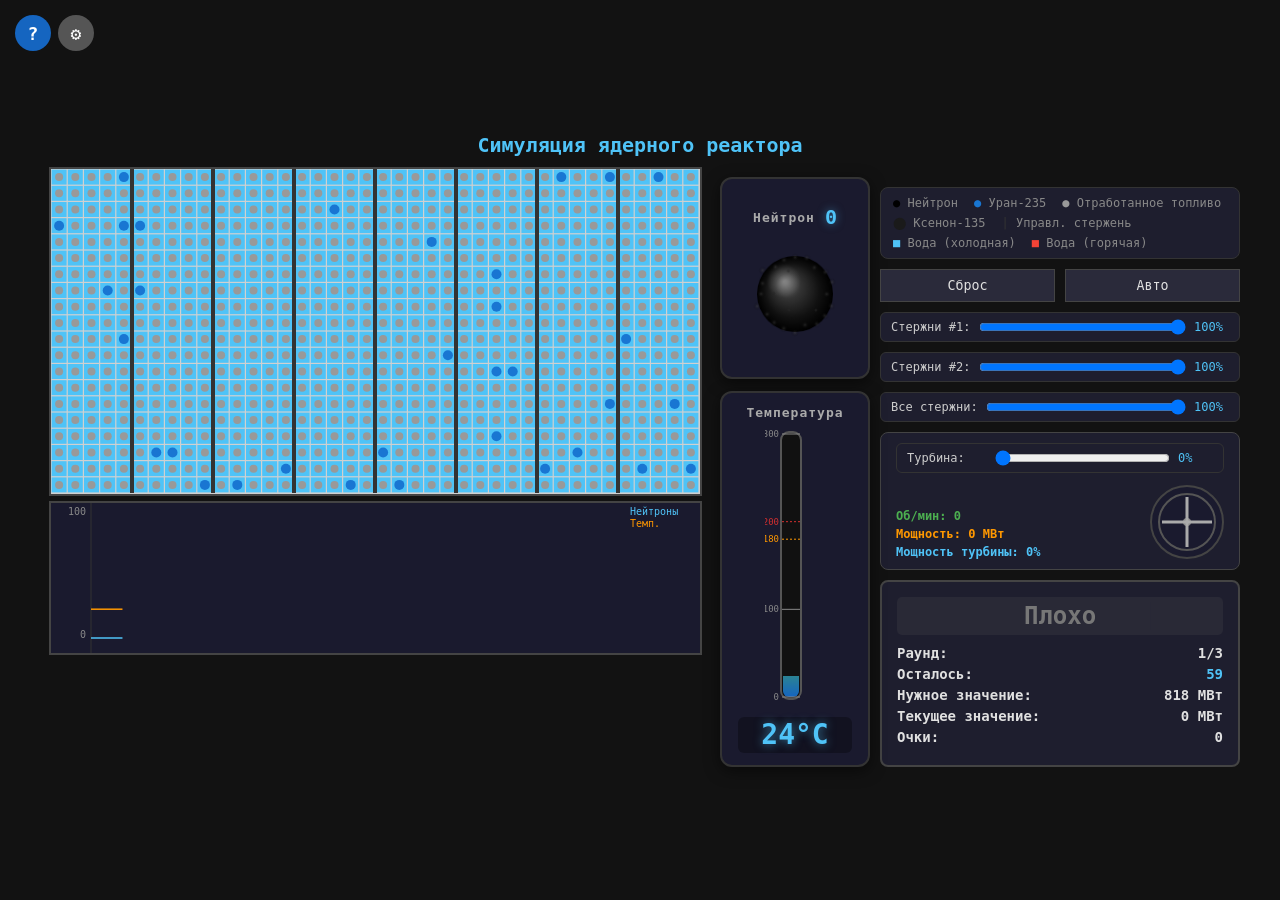
==== commit 0a9e5320: "исправлено отображение на телефоне x2" ====
--- a/nuclear/index.html
+++ b/nuclear/index.html
@@ -74,15 +74,6 @@
     <div class="left-panel">
       <canvas id="reactor"></canvas>
       <canvas id="graph"></canvas>
-      <div class="legend">
-        <span><span style="color:#000;">●</span> Нейтрон</span>
-        <span><span style="color:#1976D2;">●</span> Уран-235</span>
-        <span><span style="color:#999;">●</span> Отработанное топливо</span>
-        <span><span style="color:#1a1a1a;">⬤</span> Ксенон-135</span>
-        <span><span style="color:#333;">|</span> Управл. стержень</span>
-        <span><span style="color:#4FC3F7;">■</span> Вода (холодная)</span>
-        <span><span style="color:#F44336;">■</span> Вода (горячая)</span>
-      </div>
     </div>
     <div class="center-panel">
       <div class="neutron-card">
@@ -104,6 +95,15 @@
       </div>
     </div>
     <div class="right-panel">
+      <div class="legend">
+        <span><span style="color:#000;">●</span> Нейтрон</span>
+        <span><span style="color:#1976D2;">●</span> Уран-235</span>
+        <span><span style="color:#999;">●</span> Отработанное топливо</span>
+        <span><span style="color:#1a1a1a;">⬤</span> Ксенон-135</span>
+        <span><span style="color:#333;">|</span> Управл. стержень</span>
+        <span><span style="color:#4FC3F7;">■</span> Вода (холодная)</span>
+        <span><span style="color:#F44336;">■</span> Вода (горячая)</span>
+      </div>
       <div class="controls-row">
         <button id="reset">Сброс</button>
         <button id="autoBtn">Авто</button>
--- a/nuclear/style.css
+++ b/nuclear/style.css
@@ -687,6 +687,14 @@
     align-self: stretch;
   }
 
+  .right-panel > .legend { order: 3; }
+  .right-panel > .controls-row { order: 5; }
+  .right-panel > :nth-child(3) { order: 6; }
+  .right-panel > :nth-child(4) { order: 7; }
+  .right-panel > :nth-child(5) { order: 0; }
+  .right-panel > .turbine-section { order: 1; }
+  .right-panel > .score-panel { order: 2; }
+
   .mobile-stats {
     display: flex;
     flex-direction: column;
